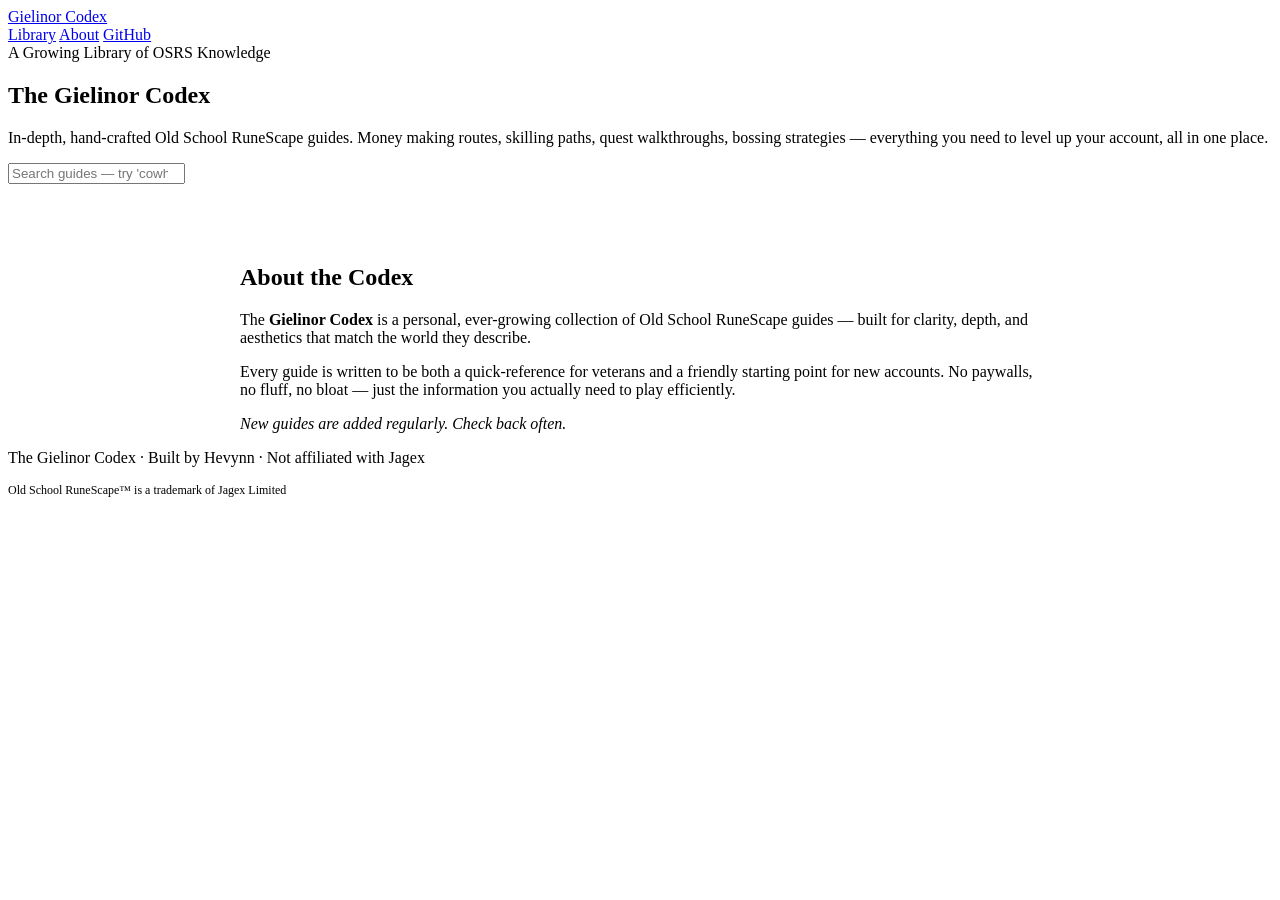
==== index.html @ 03ddc887 "first commit" ====
<!DOCTYPE html>
<html lang="en">
<head>
<meta charset="UTF-8">
<meta name="viewport" content="width=device-width, initial-scale=1.0">
<title>Gielinor Codex — OSRS Guide Library</title>
<meta name="description" content="A growing library of in-depth Old School RuneScape guides. Money makers, skilling, quests, bossing — all in one place.">
<link rel="stylesheet" href="assets/css/theme.css">
<link rel="icon" href="data:image/svg+xml,%3Csvg xmlns='http://www.w3.org/2000/svg' viewBox='0 0 100 100'%3E%3Ccircle cx='50' cy='50' r='40' fill='%23d4af37' stroke='%23a8843a' stroke-width='4'/%3E%3Ccircle cx='50' cy='50' r='28' fill='none' stroke='%230a0705' stroke-width='2'/%3E%3C/svg%3E">
</head>
<body>

<header class="top-bar">
  <div class="top-bar-inner">
    <a href="index.html" class="brand">
      <span class="brand-mark"></span>
      Gielinor Codex
    </a>
    <nav class="top-nav">
      <a href="index.html" class="active">Library</a>
      <a href="#about">About</a>
      <a href="https://github.com/Hevynn" target="_blank" rel="noopener">GitHub</a>
    </nav>
  </div>
</header>

<main class="site-shell">

  <section class="hero">
    <div class="hero-eyebrow">A Growing Library of OSRS Knowledge</div>
    <h1>The Gielinor Codex</h1>
    <div class="divider">
      <span class="divider-gem"></span>
    </div>
    <p class="hero-tagline">
      In-depth, hand-crafted Old School RuneScape guides. Money making routes,
      skilling paths, quest walkthroughs, bossing strategies — everything you need to
      level up your account, all in one place.
    </p>
  </section>

  <div class="search-wrap">
    <input
      id="search-input"
      class="search-input"
      type="search"
      placeholder="Search guides — try 'cowhide', 'F2P', 'AFK'…"
      autocomplete="off"
    >
  </div>

  <div class="filter-bar" id="filter-bar"></div>

  <section class="guide-grid" id="guide-grid">
    <!-- Cards rendered dynamically from /assets/js/guides.js -->
  </section>

  <section id="about" style="margin-top: 5rem;">
    <div class="divider">
      <span class="divider-gem"></span>
    </div>
    <div class="panel ornate" style="max-width: 800px; margin: 0 auto;">
      <span class="panel-corners"></span>
      <h2 class="section-title">About the Codex</h2>
      <p>
        The <strong>Gielinor Codex</strong> is a personal, ever-growing collection of
        Old School RuneScape guides — built for clarity, depth, and aesthetics that
        match the world they describe.
      </p>
      <p>
        Every guide is written to be both a quick-reference for veterans and a friendly
        starting point for new accounts. No paywalls, no fluff, no bloat — just the
        information you actually need to play efficiently.
      </p>
      <p style="margin-top: 1rem;">
        <em>New guides are added regularly. Check back often.</em>
      </p>
    </div>
  </section>

</main>

<footer class="site-footer">
  <div class="divider">
    <span class="divider-gem"></span>
  </div>
  <p>The Gielinor Codex · Built by Hevynn · Not affiliated with Jagex</p>
  <p style="margin-top: 0.5rem; font-size: 0.75rem;">Old School RuneScape™ is a trademark of Jagex Limited</p>
</footer>

<script src="assets/js/guides.js"></script>
<script src="assets/js/main.js"></script>
</body>
</html>
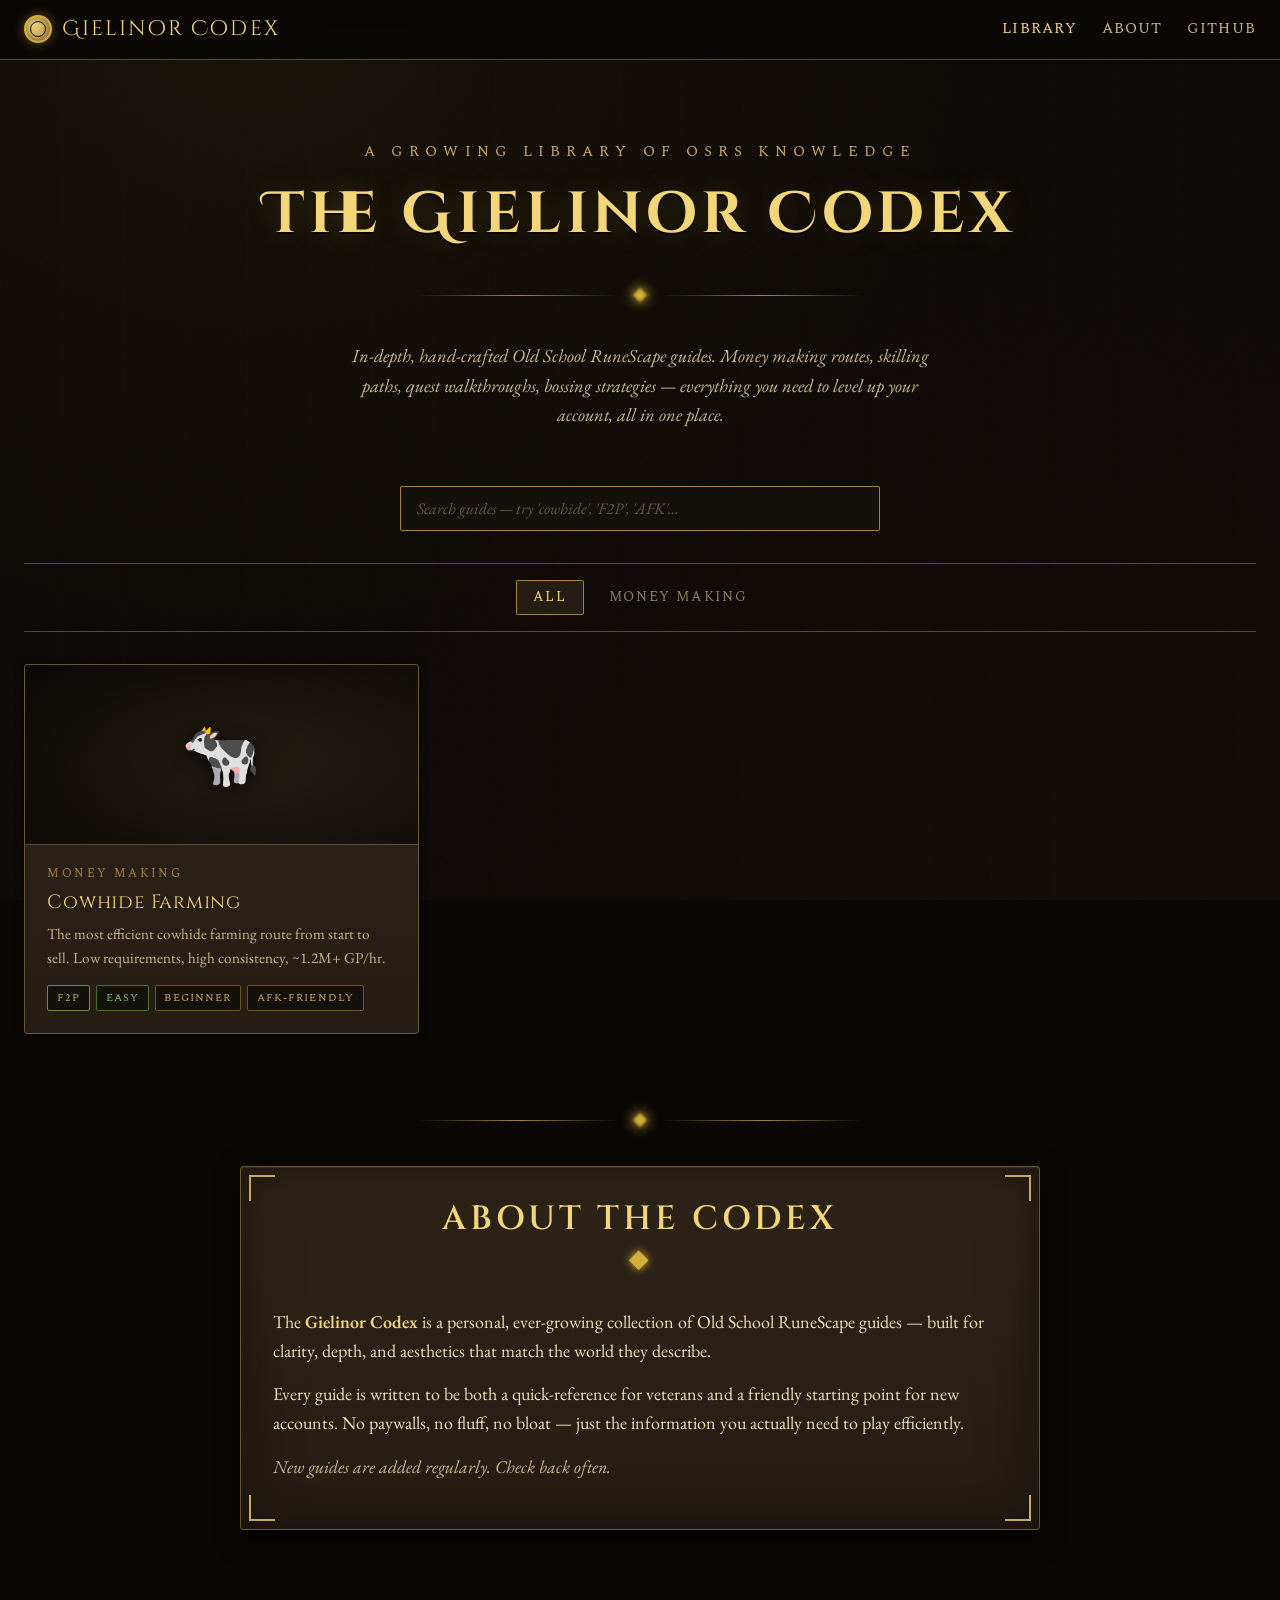
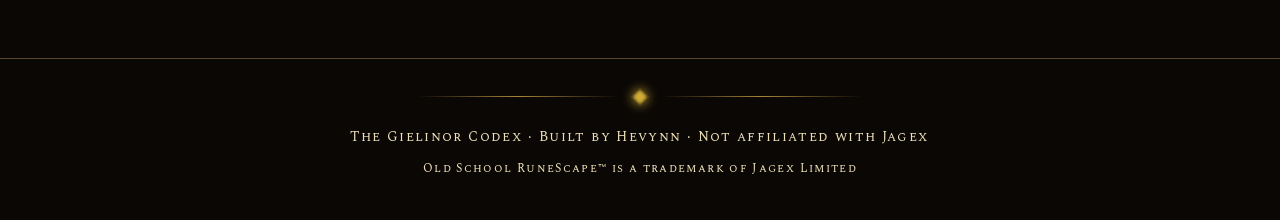
==== commit 71157fb6: "Fix stylesheet link path in index.html" ====
--- a/assets/css/theme.css
+++ b/assets/css/theme.css
@@ -0,0 +1,1140 @@
+/* ============================================================
+   OSRS GUIDE LIBRARY — SHARED THEME
+   Dark medieval / parchment / gold aesthetic
+   ============================================================ */
+
+@import url('https://fonts.googleapis.com/css2?family=Cinzel:wght@400;500;600;700;800&family=Cinzel+Decorative:wght@400;700;900&family=EB+Garamond:ital,wght@0,400;0,500;0,600;0,700;1,400;1,500&family=Spectral+SC:wght@400;500;600&display=swap');
+
+:root {
+  /* Background tones — deep wood/leather */
+  --bg-deepest: #0a0705;
+  --bg-deep: #14100b;
+  --bg-base: #1c1610;
+  --bg-panel: #251c14;
+  --bg-panel-2: #2e2419;
+  --bg-panel-soft: #322618;
+
+  /* Gold palette */
+  --gold-bright: #f3d57a;
+  --gold: #d4af37;
+  --gold-mid: #c9a961;
+  --gold-deep: #a8843a;
+  --gold-shadow: #6b5223;
+
+  /* Text */
+  --text-primary: #ede0b8;
+  --text-secondary: #c9b889;
+  --text-muted: #8c7d5e;
+  --text-faded: #645840;
+
+  /* Accents */
+  --accent-blood: #8b2828;
+  --accent-blood-bright: #c44545;
+  --accent-leaf: #6b8b3a;
+  --accent-leaf-bright: #9bb858;
+  --accent-water: #4a6b8a;
+  --accent-coin: #e8b94a;
+
+  /* Borders */
+  --border-gold: rgba(201, 169, 97, 0.4);
+  --border-gold-strong: rgba(212, 175, 55, 0.7);
+  --border-dark: rgba(0, 0, 0, 0.6);
+
+  /* Shadows */
+  --shadow-deep: 0 8px 24px rgba(0, 0, 0, 0.7);
+  --shadow-soft: 0 2px 8px rgba(0, 0, 0, 0.5);
+  --shadow-gold-glow: 0 0 20px rgba(212, 175, 55, 0.15);
+
+  /* Fonts */
+  --font-display: 'Cinzel Decorative', 'Cinzel', serif;
+  --font-heading: 'Cinzel', serif;
+  --font-body: 'EB Garamond', Georgia, serif;
+  --font-small-caps: 'Spectral SC', 'EB Garamond', serif;
+}
+
+/* ---------- BASE ---------- */
+* { box-sizing: border-box; margin: 0; padding: 0; }
+
+html { scroll-behavior: smooth; }
+
+body {
+  font-family: var(--font-body);
+  font-size: 18px;
+  line-height: 1.6;
+  color: var(--text-primary);
+  background: var(--bg-deepest);
+  background-image:
+    radial-gradient(ellipse at 20% 0%, rgba(168, 132, 58, 0.08) 0%, transparent 50%),
+    radial-gradient(ellipse at 80% 100%, rgba(139, 40, 40, 0.06) 0%, transparent 50%),
+    /* Wood grain effect */
+    repeating-linear-gradient(
+      90deg,
+      transparent 0px,
+      rgba(101, 67, 33, 0.015) 1px,
+      transparent 2px,
+      transparent 60px,
+      rgba(101, 67, 33, 0.025) 61px,
+      transparent 62px
+    ),
+    /* Subtle noise / parchment grain */
+    url("data:image/svg+xml,%3Csvg xmlns='http://www.w3.org/2000/svg' width='200' height='200'%3E%3Cfilter id='n'%3E%3CfeTurbulence type='fractalNoise' baseFrequency='0.85' numOctaves='2' seed='5'/%3E%3CfeColorMatrix values='0 0 0 0 0.4 0 0 0 0 0.3 0 0 0 0 0.15 0 0 0 0.04 0'/%3E%3C/filter%3E%3Crect width='200' height='200' filter='url(%23n)'/%3E%3C/svg%3E");
+  background-attachment: fixed;
+  min-height: 100vh;
+}
+
+::selection { background: var(--gold-deep); color: var(--bg-deepest); }
+
+/* ---------- TYPOGRAPHY ---------- */
+h1, h2, h3, h4, h5, h6 {
+  font-family: var(--font-heading);
+  color: var(--gold-bright);
+  font-weight: 600;
+  letter-spacing: 0.04em;
+  line-height: 1.2;
+}
+
+h1 {
+  font-family: var(--font-display);
+  font-size: clamp(2.2rem, 5vw, 3.6rem);
+  letter-spacing: 0.08em;
+  text-align: center;
+  text-shadow: 0 2px 0 var(--bg-deepest), 0 0 30px rgba(212, 175, 55, 0.2);
+}
+
+h2 {
+  font-size: clamp(1.5rem, 3vw, 2.1rem);
+  text-transform: uppercase;
+  letter-spacing: 0.12em;
+}
+
+h3 {
+  font-size: 1.3rem;
+  text-transform: uppercase;
+  letter-spacing: 0.1em;
+  color: var(--gold);
+}
+
+h4 {
+  font-size: 1.05rem;
+  text-transform: uppercase;
+  letter-spacing: 0.08em;
+  color: var(--gold-mid);
+}
+
+p { margin-bottom: 0.8em; color: var(--text-primary); }
+strong { color: var(--gold-bright); font-weight: 600; }
+em { color: var(--text-secondary); }
+
+a {
+  color: var(--gold);
+  text-decoration: none;
+  border-bottom: 1px dotted var(--gold-deep);
+  transition: color 0.2s, border-color 0.2s;
+}
+a:hover { color: var(--gold-bright); border-color: var(--gold-bright); }
+
+ul, ol { padding-left: 1.4rem; margin-bottom: 1em; }
+li { margin-bottom: 0.4em; color: var(--text-primary); }
+li::marker { color: var(--gold); }
+
+code {
+  font-family: 'Courier New', monospace;
+  background: var(--bg-deep);
+  padding: 0.1em 0.4em;
+  border: 1px solid var(--border-gold);
+  border-radius: 2px;
+  font-size: 0.9em;
+  color: var(--gold-bright);
+}
+
+/* ---------- DECORATIVE ELEMENTS ---------- */
+
+/* Section divider — laurels and gem */
+.divider {
+  display: flex;
+  align-items: center;
+  justify-content: center;
+  gap: 1rem;
+  margin: 2.5rem 0;
+  color: var(--gold-deep);
+}
+.divider::before, .divider::after {
+  content: '';
+  flex: 1;
+  max-width: 200px;
+  height: 1px;
+  background: linear-gradient(90deg, transparent, var(--gold-deep), transparent);
+}
+.divider-gem {
+  width: 12px; height: 12px;
+  background: var(--gold);
+  transform: rotate(45deg);
+  box-shadow: 0 0 12px var(--gold), inset 0 0 4px var(--bg-deepest);
+}
+
+/* Ornate panel — the bread and butter of this design */
+.panel {
+  position: relative;
+  background:
+    linear-gradient(180deg, var(--bg-panel-2) 0%, var(--bg-panel) 100%);
+  border: 1px solid var(--border-gold);
+  border-radius: 4px;
+  padding: 2rem;
+  box-shadow:
+    var(--shadow-deep),
+    inset 0 1px 0 rgba(212, 175, 55, 0.1),
+    inset 0 0 60px rgba(0, 0, 0, 0.4);
+}
+
+/* Corner ornaments using pseudo-elements */
+.panel.ornate::before,
+.panel.ornate::after {
+  content: '';
+  position: absolute;
+  width: 24px;
+  height: 24px;
+  border: 2px solid var(--gold-mid);
+  pointer-events: none;
+}
+.panel.ornate::before {
+  top: 8px; left: 8px;
+  border-right: none; border-bottom: none;
+}
+.panel.ornate::after {
+  bottom: 8px; right: 8px;
+  border-left: none; border-top: none;
+}
+
+.panel-corners {
+  position: absolute;
+  inset: 0;
+  pointer-events: none;
+}
+.panel-corners::before,
+.panel-corners::after {
+  content: '';
+  position: absolute;
+  width: 24px;
+  height: 24px;
+  border: 2px solid var(--gold-mid);
+}
+.panel-corners::before {
+  top: 8px; right: 8px;
+  border-left: none; border-bottom: none;
+}
+.panel-corners::after {
+  bottom: 8px; left: 8px;
+  border-right: none; border-top: none;
+}
+
+/* Section title with decorative flourish */
+.section-title {
+  text-align: center;
+  margin-bottom: 1.5rem;
+  position: relative;
+  padding-bottom: 0.6rem;
+}
+.section-title::after {
+  content: '◆';
+  display: block;
+  color: var(--gold);
+  font-size: 0.7em;
+  margin-top: 0.4rem;
+  text-shadow: 0 0 8px var(--gold);
+}
+
+/* ---------- LAYOUT ---------- */
+.site-shell {
+  max-width: 1280px;
+  margin: 0 auto;
+  padding: 2rem 1.5rem 4rem;
+}
+
+.top-bar {
+  position: sticky;
+  top: 0;
+  z-index: 50;
+  background: linear-gradient(180deg, rgba(10, 7, 5, 0.97) 0%, rgba(10, 7, 5, 0.92) 100%);
+  border-bottom: 1px solid var(--border-gold);
+  backdrop-filter: blur(8px);
+  -webkit-backdrop-filter: blur(8px);
+  padding: 0.8rem 1.5rem;
+}
+.top-bar-inner {
+  max-width: 1280px;
+  margin: 0 auto;
+  display: flex;
+  align-items: center;
+  justify-content: space-between;
+  gap: 1rem;
+  flex-wrap: wrap;
+}
+.brand {
+  font-family: var(--font-display);
+  font-size: 1.3rem;
+  color: var(--gold-bright);
+  letter-spacing: 0.1em;
+  text-decoration: none;
+  border-bottom: none;
+  display: flex;
+  align-items: center;
+  gap: 0.6rem;
+}
+.brand:hover { color: var(--gold-bright); border-bottom: none; }
+.brand-mark {
+  width: 28px; height: 28px;
+  background: radial-gradient(circle at 30% 30%, var(--gold-bright), var(--gold-deep));
+  border: 2px solid var(--gold);
+  border-radius: 50%;
+  box-shadow: 0 0 12px rgba(212, 175, 55, 0.4), inset 0 0 6px rgba(0, 0, 0, 0.4);
+  position: relative;
+  flex-shrink: 0;
+}
+.brand-mark::after {
+  content: '';
+  position: absolute;
+  inset: 4px;
+  border: 1px solid var(--bg-deepest);
+  border-radius: 50%;
+}
+.top-nav {
+  display: flex;
+  gap: 1.5rem;
+  font-family: var(--font-small-caps);
+  font-size: 0.95rem;
+  letter-spacing: 0.08em;
+}
+.top-nav a {
+  color: var(--text-secondary);
+  border-bottom: none;
+  text-transform: uppercase;
+}
+.top-nav a:hover { color: var(--gold-bright); }
+.top-nav a.active { color: var(--gold-bright); }
+
+/* ---------- BUTTONS ---------- */
+.btn {
+  display: inline-flex;
+  align-items: center;
+  gap: 0.5rem;
+  font-family: var(--font-small-caps);
+  font-size: 0.95rem;
+  letter-spacing: 0.1em;
+  text-transform: uppercase;
+  padding: 0.65rem 1.4rem;
+  background: linear-gradient(180deg, var(--bg-panel-2), var(--bg-panel));
+  color: var(--gold-bright);
+  border: 1px solid var(--gold-deep);
+  border-radius: 2px;
+  cursor: pointer;
+  transition: all 0.2s;
+  text-decoration: none;
+  box-shadow: var(--shadow-soft), inset 0 1px 0 rgba(212, 175, 55, 0.15);
+}
+.btn:hover {
+  background: linear-gradient(180deg, var(--bg-panel-soft), var(--bg-panel-2));
+  border-color: var(--gold);
+  color: var(--gold-bright);
+  box-shadow: var(--shadow-soft), 0 0 16px rgba(212, 175, 55, 0.2), inset 0 1px 0 rgba(212, 175, 55, 0.25);
+  border-bottom: 1px solid var(--gold);
+}
+.btn-primary {
+  background: linear-gradient(180deg, var(--gold-deep), #7a5c20);
+  color: var(--bg-deepest);
+  border-color: var(--gold-bright);
+}
+.btn-primary:hover {
+  background: linear-gradient(180deg, var(--gold), var(--gold-deep));
+  color: var(--bg-deepest);
+}
+
+/* ---------- FOOTER ---------- */
+.site-footer {
+  margin-top: 4rem;
+  padding: 2rem 1.5rem;
+  border-top: 1px solid var(--border-gold);
+  text-align: center;
+  font-family: var(--font-small-caps);
+  font-size: 0.85rem;
+  color: var(--text-muted);
+  letter-spacing: 0.1em;
+}
+.site-footer .divider { margin: 0 0 1.5rem 0; }
+
+/* ============================================================
+   LIBRARY HOMEPAGE
+   ============================================================ */
+
+.hero {
+  text-align: center;
+  padding: 3rem 1rem 2rem;
+  position: relative;
+}
+.hero-eyebrow {
+  font-family: var(--font-small-caps);
+  font-size: 0.95rem;
+  letter-spacing: 0.4em;
+  color: var(--gold-mid);
+  text-transform: uppercase;
+  margin-bottom: 1rem;
+}
+.hero-tagline {
+  font-family: var(--font-body);
+  font-style: italic;
+  font-size: 1.15rem;
+  color: var(--text-secondary);
+  max-width: 600px;
+  margin: 1rem auto 0;
+}
+
+/* Filter / category bar */
+.filter-bar {
+  display: flex;
+  flex-wrap: wrap;
+  gap: 0.5rem;
+  justify-content: center;
+  margin: 2rem 0;
+  padding: 1rem;
+  border-top: 1px solid var(--border-gold);
+  border-bottom: 1px solid var(--border-gold);
+}
+.filter-btn {
+  font-family: var(--font-small-caps);
+  font-size: 0.85rem;
+  letter-spacing: 0.12em;
+  text-transform: uppercase;
+  background: transparent;
+  color: var(--text-muted);
+  border: 1px solid transparent;
+  padding: 0.4rem 1rem;
+  cursor: pointer;
+  border-radius: 2px;
+  transition: all 0.2s;
+}
+.filter-btn:hover { color: var(--gold-mid); }
+.filter-btn.active {
+  color: var(--gold-bright);
+  border-color: var(--gold-deep);
+  background: var(--bg-panel);
+}
+
+.search-wrap {
+  display: flex;
+  justify-content: center;
+  margin: 1.5rem 0;
+}
+.search-input {
+  width: 100%;
+  max-width: 480px;
+  font-family: var(--font-body);
+  font-size: 1rem;
+  padding: 0.7rem 1rem;
+  background: var(--bg-deep);
+  border: 1px solid var(--gold-deep);
+  border-radius: 2px;
+  color: var(--text-primary);
+  outline: none;
+  transition: border-color 0.2s, box-shadow 0.2s;
+}
+.search-input:focus {
+  border-color: var(--gold);
+  box-shadow: 0 0 12px rgba(212, 175, 55, 0.2);
+}
+.search-input::placeholder { color: var(--text-faded); font-style: italic; }
+
+/* Guide grid */
+.guide-grid {
+  display: grid;
+  grid-template-columns: repeat(auto-fill, minmax(320px, 1fr));
+  gap: 1.5rem;
+  margin: 2rem 0;
+}
+
+.guide-card {
+  position: relative;
+  display: flex;
+  flex-direction: column;
+  background: linear-gradient(180deg, var(--bg-panel-2) 0%, var(--bg-panel) 100%);
+  border: 1px solid var(--border-gold);
+  border-radius: 4px;
+  overflow: hidden;
+  text-decoration: none;
+  border-bottom: 1px solid var(--border-gold);
+  transition: transform 0.25s, border-color 0.25s, box-shadow 0.25s;
+  box-shadow: var(--shadow-soft);
+}
+.guide-card:hover {
+  transform: translateY(-3px);
+  border-color: var(--gold);
+  border-bottom-color: var(--gold);
+  box-shadow: 0 12px 32px rgba(0, 0, 0, 0.7), 0 0 28px rgba(212, 175, 55, 0.18);
+}
+.guide-card-thumb {
+  height: 180px;
+  background: linear-gradient(135deg, var(--bg-deep), var(--bg-panel));
+  display: flex;
+  align-items: center;
+  justify-content: center;
+  font-size: 4rem;
+  color: var(--gold-deep);
+  border-bottom: 1px solid var(--border-gold);
+  position: relative;
+  overflow: hidden;
+}
+.guide-card-thumb::after {
+  content: '';
+  position: absolute;
+  inset: 0;
+  background: radial-gradient(ellipse at center, transparent 30%, rgba(0, 0, 0, 0.5) 100%);
+}
+.guide-card-thumb-emoji { z-index: 1; filter: drop-shadow(0 4px 8px rgba(0,0,0,0.6)); }
+
+.guide-card-body { padding: 1.2rem 1.4rem 1.4rem; flex: 1; display: flex; flex-direction: column; }
+.guide-card-cat {
+  font-family: var(--font-small-caps);
+  font-size: 0.75rem;
+  letter-spacing: 0.2em;
+  text-transform: uppercase;
+  color: var(--gold-deep);
+  margin-bottom: 0.4rem;
+}
+.guide-card-title {
+  font-family: var(--font-heading);
+  font-size: 1.2rem;
+  color: var(--gold-bright);
+  letter-spacing: 0.04em;
+  margin-bottom: 0.5rem;
+  line-height: 1.25;
+}
+.guide-card-desc {
+  font-size: 0.95rem;
+  color: var(--text-secondary);
+  flex: 1;
+  margin-bottom: 0.9rem;
+}
+.guide-card-tags {
+  display: flex;
+  flex-wrap: wrap;
+  gap: 0.35rem;
+  margin-top: auto;
+}
+.tag {
+  font-family: var(--font-small-caps);
+  font-size: 0.7rem;
+  letter-spacing: 0.1em;
+  text-transform: uppercase;
+  padding: 0.2rem 0.55rem;
+  background: var(--bg-deep);
+  color: var(--gold-mid);
+  border: 1px solid var(--gold-shadow);
+  border-radius: 2px;
+}
+.tag.tag-f2p { color: var(--accent-leaf-bright); border-color: var(--accent-leaf); }
+.tag.tag-members { color: #c084e8; border-color: #6a3a8a; }
+.tag.tag-easy { color: #7eb868; border-color: #4a7028; }
+.tag.tag-medium { color: #e8b94a; border-color: var(--gold-deep); }
+.tag.tag-hard { color: var(--accent-blood-bright); border-color: var(--accent-blood); }
+
+/* Empty state when search yields nothing */
+.empty-state {
+  text-align: center;
+  padding: 3rem 1rem;
+  color: var(--text-muted);
+  font-style: italic;
+  font-family: var(--font-body);
+}
+
+/* ============================================================
+   GUIDE PAGE LAYOUT (used by individual guide pages)
+   ============================================================ */
+.guide-layout {
+  display: grid;
+  grid-template-columns: 240px 1fr;
+  gap: 2.5rem;
+  align-items: start;
+}
+
+@media (max-width: 900px) {
+  .guide-layout { grid-template-columns: 1fr; }
+  .guide-toc { position: static !important; }
+}
+
+.guide-toc {
+  position: sticky;
+  top: 80px;
+  font-family: var(--font-small-caps);
+  font-size: 0.85rem;
+  letter-spacing: 0.06em;
+  border-left: 1px solid var(--border-gold);
+  padding: 0.5rem 0 0.5rem 1rem;
+}
+.guide-toc h4 {
+  font-size: 0.85rem;
+  color: var(--gold);
+  margin-bottom: 0.8rem;
+  letter-spacing: 0.15em;
+}
+.guide-toc ul { list-style: none; padding: 0; }
+.guide-toc li { margin-bottom: 0.35rem; }
+.guide-toc a {
+  color: var(--text-muted);
+  border: none;
+  text-transform: uppercase;
+  display: block;
+  padding: 0.2rem 0;
+  transition: color 0.2s, padding-left 0.2s;
+}
+.guide-toc a:hover, .guide-toc a.active {
+  color: var(--gold-bright);
+  padding-left: 0.3rem;
+}
+
+.guide-content > section { margin-bottom: 3rem; scroll-margin-top: 80px; }
+
+.guide-header {
+  text-align: center;
+  margin-bottom: 2.5rem;
+  padding: 2rem 1rem;
+  border: 1px solid var(--border-gold);
+  border-radius: 4px;
+  background: linear-gradient(180deg, var(--bg-panel-2), var(--bg-panel));
+  position: relative;
+}
+.guide-header-cat {
+  font-family: var(--font-small-caps);
+  font-size: 0.9rem;
+  letter-spacing: 0.4em;
+  color: var(--gold-mid);
+  text-transform: uppercase;
+  margin-bottom: 0.8rem;
+}
+.guide-meta {
+  display: flex;
+  flex-wrap: wrap;
+  gap: 1.5rem;
+  justify-content: center;
+  margin-top: 1.2rem;
+  font-family: var(--font-small-caps);
+  font-size: 0.85rem;
+  letter-spacing: 0.1em;
+  text-transform: uppercase;
+  color: var(--text-secondary);
+}
+.guide-meta-item { display: flex; align-items: center; gap: 0.5rem; }
+.guide-meta-icon {
+  width: 24px; height: 24px;
+  display: inline-flex;
+  align-items: center;
+  justify-content: center;
+  color: var(--gold);
+}
+
+/* Quick stat chips inside the guide */
+.stat-row {
+  display: grid;
+  grid-template-columns: repeat(auto-fit, minmax(160px, 1fr));
+  gap: 1rem;
+  margin: 1.5rem 0;
+}
+.stat-chip {
+  text-align: center;
+  padding: 1rem;
+  background: var(--bg-deep);
+  border: 1px solid var(--border-gold);
+  border-radius: 3px;
+}
+.stat-chip-value {
+  font-family: var(--font-display);
+  font-size: 1.6rem;
+  color: var(--gold-bright);
+  display: block;
+  margin-bottom: 0.2rem;
+}
+.stat-chip-label {
+  font-family: var(--font-small-caps);
+  font-size: 0.75rem;
+  letter-spacing: 0.2em;
+  text-transform: uppercase;
+  color: var(--text-muted);
+}
+
+/* Two-column generic layout */
+.two-col {
+  display: grid;
+  grid-template-columns: 1fr 1fr;
+  gap: 1.5rem;
+}
+@media (max-width: 720px) { .two-col { grid-template-columns: 1fr; } }
+
+/* Sub-panel inside main content */
+.sub-panel {
+  background: var(--bg-deep);
+  border: 1px solid var(--border-gold);
+  border-radius: 3px;
+  padding: 1.2rem 1.4rem;
+}
+.sub-panel h4 {
+  margin-bottom: 0.6rem;
+  font-size: 0.95rem;
+}
+
+/* Steps with numbered medallions */
+.steps-list {
+  list-style: none;
+  padding: 0;
+  counter-reset: step-counter;
+}
+.steps-list > li {
+  counter-increment: step-counter;
+  display: grid;
+  grid-template-columns: 56px 1fr;
+  gap: 1.2rem;
+  margin-bottom: 1.4rem;
+  padding-bottom: 1.4rem;
+  border-bottom: 1px solid rgba(201, 169, 97, 0.15);
+}
+.steps-list > li:last-child { border-bottom: none; }
+.steps-list > li::before {
+  content: counter(step-counter);
+  display: flex;
+  align-items: center;
+  justify-content: center;
+  width: 48px;
+  height: 48px;
+  background: radial-gradient(circle at 30% 30%, var(--gold), var(--gold-deep));
+  color: var(--bg-deepest);
+  font-family: var(--font-display);
+  font-size: 1.3rem;
+  font-weight: 700;
+  border-radius: 50%;
+  border: 2px solid var(--gold-bright);
+  box-shadow: 0 0 12px rgba(212, 175, 55, 0.3), inset 0 -3px 6px rgba(0, 0, 0, 0.3);
+}
+.steps-list h4 { color: var(--gold-bright); margin-bottom: 0.4rem; }
+.steps-list .step-detail { font-size: 0.95rem; color: var(--text-secondary); }
+.steps-list ul { margin-top: 0.5rem; font-size: 0.95rem; }
+
+/* Locations table */
+.locations-table {
+  width: 100%;
+  border-collapse: collapse;
+  margin: 1rem 0;
+  font-size: 0.95rem;
+}
+.locations-table th, .locations-table td {
+  text-align: left;
+  padding: 0.7rem 0.9rem;
+  border-bottom: 1px solid var(--border-gold);
+}
+.locations-table th {
+  font-family: var(--font-small-caps);
+  font-size: 0.8rem;
+  letter-spacing: 0.15em;
+  text-transform: uppercase;
+  color: var(--gold);
+  background: var(--bg-deep);
+  border-bottom: 2px solid var(--gold-deep);
+}
+.locations-table tr:hover td { background: rgba(212, 175, 55, 0.04); }
+.locations-table .rating {
+  font-family: var(--font-display);
+  color: var(--gold-bright);
+  letter-spacing: 0.2em;
+}
+
+/* Tabs */
+.tabs {
+  display: flex;
+  gap: 0;
+  border-bottom: 1px solid var(--gold-deep);
+  margin-bottom: 1.2rem;
+  flex-wrap: wrap;
+}
+.tab-btn {
+  font-family: var(--font-small-caps);
+  font-size: 0.85rem;
+  letter-spacing: 0.12em;
+  text-transform: uppercase;
+  background: transparent;
+  color: var(--text-muted);
+  border: none;
+  border-bottom: 2px solid transparent;
+  padding: 0.6rem 1.2rem;
+  cursor: pointer;
+  transition: color 0.2s, border-color 0.2s;
+  margin-bottom: -1px;
+}
+.tab-btn:hover { color: var(--gold-mid); }
+.tab-btn.active {
+  color: var(--gold-bright);
+  border-bottom-color: var(--gold);
+}
+.tab-pane { display: none; }
+.tab-pane.active { display: block; animation: fadeIn 0.3s; }
+
+@keyframes fadeIn {
+  from { opacity: 0; transform: translateY(4px); }
+  to { opacity: 1; transform: translateY(0); }
+}
+
+/* Callouts */
+.callout {
+  position: relative;
+  padding: 1rem 1.2rem 1rem 3rem;
+  margin: 1.2rem 0;
+  border-left: 3px solid var(--gold);
+  background: rgba(212, 175, 55, 0.05);
+  border-radius: 0 3px 3px 0;
+}
+.callout::before {
+  content: '★';
+  position: absolute;
+  left: 0.9rem; top: 0.9rem;
+  color: var(--gold-bright);
+  font-size: 1.2rem;
+}
+.callout.warn { border-left-color: var(--accent-blood-bright); background: rgba(196, 69, 69, 0.07); }
+.callout.warn::before { content: '!'; color: var(--accent-blood-bright); font-weight: 700; font-family: var(--font-display); font-size: 1.3rem; }
+.callout.tip { border-left-color: var(--accent-leaf-bright); background: rgba(155, 184, 88, 0.06); }
+.callout.tip::before { content: '✦'; color: var(--accent-leaf-bright); }
+.callout-title {
+  font-family: var(--font-small-caps);
+  font-size: 0.85rem;
+  letter-spacing: 0.15em;
+  text-transform: uppercase;
+  color: var(--gold-bright);
+  margin-bottom: 0.3rem;
+  display: block;
+}
+.callout.warn .callout-title { color: var(--accent-blood-bright); }
+.callout.tip .callout-title { color: var(--accent-leaf-bright); }
+
+/* FAQ accordion */
+.faq-item {
+  border: 1px solid var(--border-gold);
+  border-radius: 3px;
+  margin-bottom: 0.6rem;
+  background: var(--bg-deep);
+  overflow: hidden;
+}
+.faq-q {
+  width: 100%;
+  text-align: left;
+  background: transparent;
+  border: none;
+  color: var(--gold-bright);
+  font-family: var(--font-heading);
+  font-size: 1rem;
+  letter-spacing: 0.04em;
+  padding: 0.9rem 1.1rem;
+  cursor: pointer;
+  display: flex;
+  align-items: center;
+  justify-content: space-between;
+  gap: 1rem;
+  transition: background 0.2s;
+}
+.faq-q:hover { background: rgba(212, 175, 55, 0.05); }
+.faq-q::after {
+  content: '＋';
+  font-size: 1.1rem;
+  color: var(--gold);
+  transition: transform 0.25s;
+  flex-shrink: 0;
+}
+.faq-item.open .faq-q::after { transform: rotate(45deg); }
+.faq-a {
+  max-height: 0;
+  overflow: hidden;
+  transition: max-height 0.3s ease;
+  font-size: 0.95rem;
+  color: var(--text-secondary);
+}
+.faq-a-inner { padding: 0 1.1rem 1rem; }
+.faq-item.open .faq-a { max-height: 500px; }
+
+/* Image zoom viewer */
+.image-viewer {
+  position: relative;
+  background: var(--bg-deep);
+  border: 1px solid var(--border-gold);
+  border-radius: 3px;
+  overflow: hidden;
+  cursor: zoom-in;
+}
+.image-viewer img {
+  width: 100%;
+  height: auto;
+  display: block;
+  transition: transform 0.3s;
+}
+.image-viewer-hint {
+  position: absolute;
+  bottom: 8px; right: 8px;
+  background: rgba(10, 7, 5, 0.85);
+  border: 1px solid var(--gold-deep);
+  font-family: var(--font-small-caps);
+  font-size: 0.7rem;
+  letter-spacing: 0.15em;
+  text-transform: uppercase;
+  color: var(--gold-mid);
+  padding: 0.3rem 0.6rem;
+  border-radius: 2px;
+  pointer-events: none;
+}
+
+.lightbox {
+  position: fixed;
+  inset: 0;
+  background: rgba(5, 3, 2, 0.95);
+  display: none;
+  align-items: center;
+  justify-content: center;
+  z-index: 100;
+  padding: 2rem;
+  cursor: zoom-out;
+  animation: fadeIn 0.2s;
+}
+.lightbox.open { display: flex; }
+.lightbox-img {
+  max-width: 95%;
+  max-height: 95vh;
+  border: 2px solid var(--gold);
+  box-shadow: 0 0 60px rgba(212, 175, 55, 0.3);
+  cursor: grab;
+  user-select: none;
+  transition: transform 0.1s;
+}
+.lightbox-img:active { cursor: grabbing; }
+.lightbox-close {
+  position: absolute;
+  top: 1.5rem; right: 1.5rem;
+  background: var(--bg-panel);
+  border: 1px solid var(--gold);
+  color: var(--gold-bright);
+  font-family: var(--font-display);
+  font-size: 1.4rem;
+  width: 44px; height: 44px;
+  border-radius: 50%;
+  cursor: pointer;
+  display: flex; align-items: center; justify-content: center;
+}
+.lightbox-controls {
+  position: absolute;
+  bottom: 1.5rem; left: 50%;
+  transform: translateX(-50%);
+  display: flex;
+  gap: 0.5rem;
+  background: var(--bg-panel);
+  border: 1px solid var(--gold-deep);
+  border-radius: 4px;
+  padding: 0.4rem;
+}
+.lightbox-controls button {
+  background: transparent;
+  border: 1px solid transparent;
+  color: var(--gold-bright);
+  font-family: var(--font-display);
+  font-size: 1.1rem;
+  width: 36px; height: 36px;
+  border-radius: 2px;
+  cursor: pointer;
+  transition: background 0.2s;
+}
+.lightbox-controls button:hover { background: var(--bg-panel-soft); border-color: var(--gold-deep); }
+.lightbox-zoom-display {
+  display: flex; align-items: center;
+  font-family: var(--font-small-caps);
+  font-size: 0.8rem;
+  letter-spacing: 0.1em;
+  color: var(--text-secondary);
+  padding: 0 0.7rem;
+}
+
+/* Profit calculator */
+.calc-card {
+  display: grid;
+  grid-template-columns: 1fr 1fr;
+  gap: 1.5rem;
+  align-items: stretch;
+}
+@media (max-width: 720px) { .calc-card { grid-template-columns: 1fr; } }
+.calc-inputs label {
+  display: block;
+  font-family: var(--font-small-caps);
+  font-size: 0.8rem;
+  letter-spacing: 0.15em;
+  text-transform: uppercase;
+  color: var(--gold-mid);
+  margin: 0.8rem 0 0.3rem;
+}
+.calc-inputs input[type="number"], .calc-inputs select {
+  width: 100%;
+  background: var(--bg-deep);
+  border: 1px solid var(--gold-deep);
+  color: var(--text-primary);
+  font-family: var(--font-body);
+  font-size: 1rem;
+  padding: 0.5rem 0.7rem;
+  border-radius: 2px;
+}
+.calc-inputs input[type="number"]:focus, .calc-inputs select:focus {
+  outline: none;
+  border-color: var(--gold);
+  box-shadow: 0 0 8px rgba(212, 175, 55, 0.2);
+}
+.calc-result {
+  display: flex;
+  flex-direction: column;
+  justify-content: center;
+  text-align: center;
+  background: linear-gradient(180deg, var(--bg-panel-2), var(--bg-deep));
+  border: 1px solid var(--gold);
+  border-radius: 3px;
+  padding: 1.5rem;
+}
+.calc-result-row { margin: 0.7rem 0; }
+.calc-result-value {
+  display: block;
+  font-family: var(--font-display);
+  font-size: 1.8rem;
+  color: var(--gold-bright);
+  line-height: 1.1;
+}
+.calc-result-label {
+  font-family: var(--font-small-caps);
+  font-size: 0.75rem;
+  letter-spacing: 0.2em;
+  text-transform: uppercase;
+  color: var(--text-muted);
+}
+
+/* Inventory grid display */
+.inv-grid {
+  display: grid;
+  grid-template-columns: repeat(4, 1fr);
+  gap: 4px;
+  background: #1a0e05;
+  padding: 6px;
+  border: 1px solid var(--gold-deep);
+  border-radius: 3px;
+  max-width: 240px;
+  margin: 0 auto;
+}
+.inv-slot {
+  aspect-ratio: 1;
+  background: linear-gradient(180deg, #2c1f10, #1f1408);
+  border: 1px solid #3d2810;
+  display: flex;
+  align-items: center;
+  justify-content: center;
+  font-size: 1.4rem;
+  border-radius: 1px;
+  color: var(--gold-mid);
+  position: relative;
+}
+.inv-slot.filled { background: linear-gradient(180deg, #3a2614, #271810); }
+.inv-slot[data-count]::after {
+  content: attr(data-count);
+  position: absolute;
+  top: 1px; left: 2px;
+  font-family: 'Courier New', monospace;
+  font-size: 0.65rem;
+  color: #ffeb4a;
+  text-shadow: 1px 1px 0 #000;
+}
+
+/* Equipment grid */
+.equip-grid {
+  display: grid;
+  grid-template-columns: repeat(3, 60px);
+  grid-template-rows: repeat(5, 60px);
+  gap: 4px;
+  justify-content: center;
+  background: #1a0e05;
+  padding: 8px;
+  border: 1px solid var(--gold-deep);
+  border-radius: 3px;
+  max-width: fit-content;
+  margin: 0 auto;
+}
+.equip-slot {
+  background: linear-gradient(180deg, #2c1f10, #1f1408);
+  border: 1px solid #3d2810;
+  display: flex;
+  align-items: center;
+  justify-content: center;
+  font-size: 1.3rem;
+  border-radius: 1px;
+  color: var(--text-muted);
+}
+.equip-slot.filled { background: linear-gradient(180deg, #3a2614, #271810); color: var(--gold-mid); }
+.equip-slot.empty { color: var(--text-faded); font-size: 0.7rem; }
+.equip-slot[data-pos="head"]    { grid-area: 1 / 2; }
+.equip-slot[data-pos="cape"]    { grid-area: 2 / 1; }
+.equip-slot[data-pos="neck"]    { grid-area: 2 / 2; }
+.equip-slot[data-pos="ammo"]    { grid-area: 2 / 3; }
+.equip-slot[data-pos="weapon"]  { grid-area: 3 / 1; }
+.equip-slot[data-pos="body"]    { grid-area: 3 / 2; }
+.equip-slot[data-pos="shield"]  { grid-area: 3 / 3; }
+.equip-slot[data-pos="legs"]    { grid-area: 4 / 2; }
+.equip-slot[data-pos="gloves"]  { grid-area: 5 / 1; }
+.equip-slot[data-pos="boots"]   { grid-area: 5 / 2; }
+.equip-slot[data-pos="ring"]    { grid-area: 5 / 3; }
+
+/* Map placeholder */
+.map-block {
+  aspect-ratio: 16/10;
+  background: linear-gradient(135deg, #2d4a2a 0%, #3d5a35 30%, #4a6b3a 60%, #2d3e2a 100%);
+  border: 1px solid var(--gold-deep);
+  border-radius: 3px;
+  position: relative;
+  overflow: hidden;
+}
+.map-block::before {
+  content: '';
+  position: absolute;
+  inset: 0;
+  background:
+    radial-gradient(circle at 20% 70%, rgba(60, 40, 25, 0.5) 0%, transparent 25%),
+    radial-gradient(circle at 75% 30%, rgba(60, 40, 25, 0.4) 0%, transparent 20%),
+    repeating-linear-gradient(45deg, transparent, transparent 30px, rgba(0, 0, 0, 0.04) 30px, rgba(0, 0, 0, 0.04) 60px);
+}
+.map-pin {
+  position: absolute;
+  width: 14px; height: 14px;
+  background: var(--accent-blood-bright);
+  border: 2px solid #fff;
+  border-radius: 50%;
+  transform: translate(-50%, -50%);
+  box-shadow: 0 0 10px var(--accent-blood-bright);
+  z-index: 2;
+}
+.map-pin-label {
+  position: absolute;
+  background: rgba(10, 7, 5, 0.9);
+  color: var(--gold-bright);
+  font-family: var(--font-small-caps);
+  font-size: 0.75rem;
+  letter-spacing: 0.1em;
+  padding: 0.2rem 0.55rem;
+  border: 1px solid var(--gold-deep);
+  border-radius: 2px;
+  white-space: nowrap;
+  transform: translate(-50%, -180%);
+  z-index: 2;
+}
+
+/* Inline icon (small SVG-like glyph) */
+.icon-inline {
+  display: inline-block;
+  font-style: normal;
+  margin-right: 0.3rem;
+  color: var(--gold);
+}
+
+/* Print friendly tweaks */
+@media print {
+  .top-bar, .site-footer, .filter-bar, .search-wrap { display: none; }
+  body { background: white; color: black; }
+}
